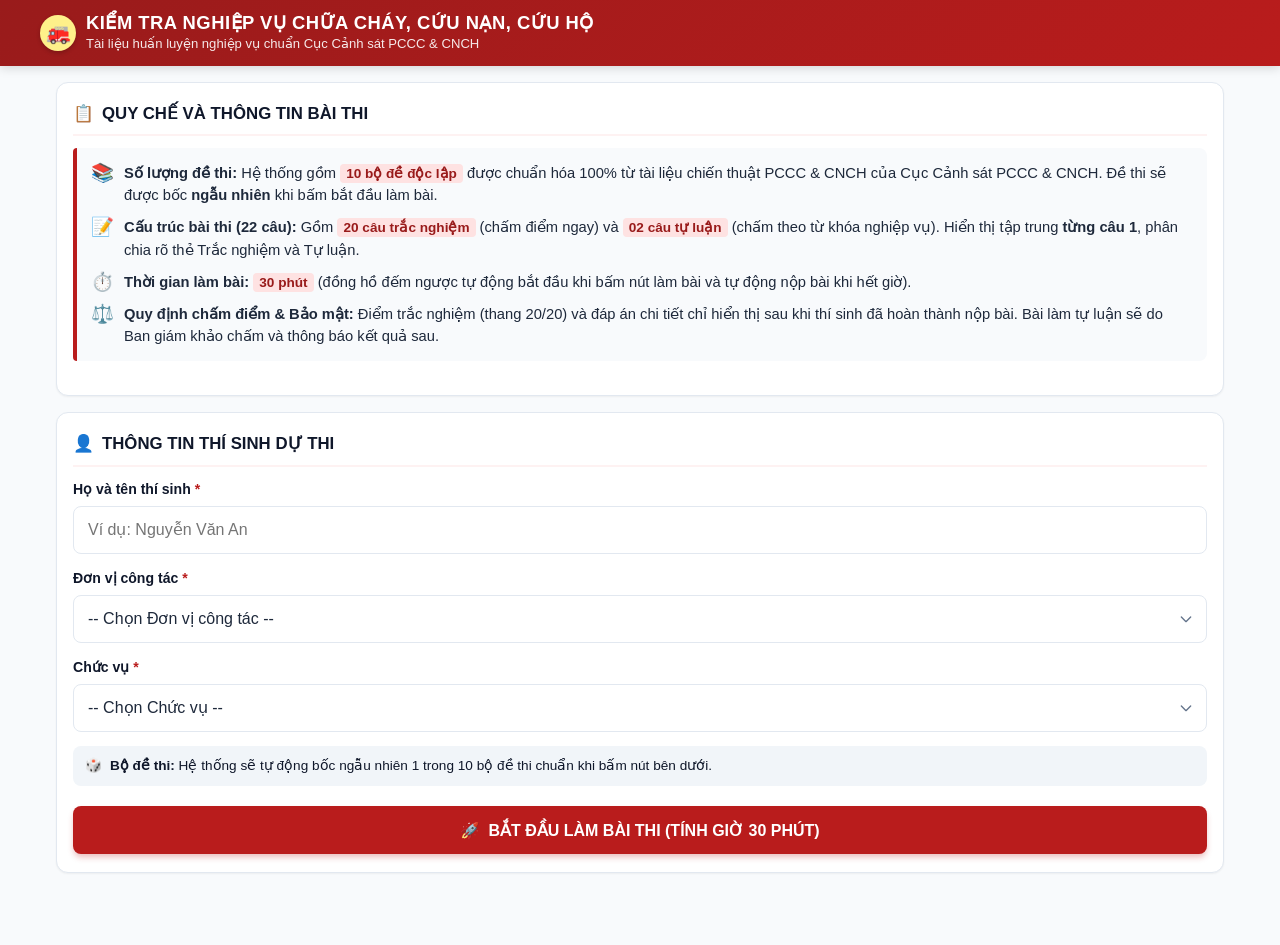
==== web/index.html @ 58d3f829 "Toi uu luong nop bai: dung lai cho den khi luu Google Sheet thanh cong moi mo ket qua" ====
<!DOCTYPE html>
<html lang="vi">
<head>
  <meta charset="UTF-8">
  <meta name="viewport" content="width=device-width, initial-scale=1.0, maximum-scale=1.0, user-scalable=no, viewport-fit=cover">
  <title>Kiểm tra nghiệp vụ chữa cháy, cứu nạn, cứu hộ</title>
  <meta name="description" content="Ứng dụng kiểm tra nghiệp vụ chữa cháy, cứu nạn, cứu hộ chuẩn Cục Cảnh sát PCCC và CNCH (CV 1974)">
  <link rel="stylesheet" href="style.css">
</head>
<body>

  <!-- ==================== TOP APP HEADER ==================== -->
  <header class="app-header">
    <div class="header-inner">
      <div class="brand-badge">
        <div class="emblem-icon">🚒</div>
        <div class="brand-text">
          <h1>KIỂM TRA NGHIỆP VỤ CHỮA CHÁY, CỨU NẠN, CỨU HỘ</h1>
          <p>Tài liệu huấn luyện nghiệp vụ chuẩn Cục Cảnh sát PCCC & CNCH</p>
        </div>
      </div>
      
      <!-- Live Countdown Timer (Hiện khi vào phòng thi) -->
      <div id="header-timer" class="exam-timer-badge">
        <span>⏱️</span>
        <span id="header-timer-text">30:00</span>
      </div>
    </div>
  </header>

  <!-- ==================== BỘ ĐẾM GIÂY NỔI CHẠY THEO THÍ SINH KHI LÀM BÀI ==================== -->
  <div id="floating-live-timer" class="floating-live-timer" style="display: none;">
    <div class="floating-timer-icon">⏱️</div>
    <div class="floating-timer-info">
      <span class="floating-timer-label">THỜI GIAN CÒN LẠI</span>
      <span class="floating-timer-digits" id="floating-timer-text">30:00</span>
    </div>
  </div>

  <main class="container">

    <!-- ==========================================================================
         MÀN HÌNH 1: THÔNG TIN QUY CHẾ & NHẬP THÔNG TIN THÍ SINH
         ========================================================================== -->
    <section id="screen-intro" class="screen active">
      
      <!-- Thẻ Thông tin kỳ thi & Quy chế (Rõ ràng theo yêu cầu) -->
      <div class="card">
        <h2 class="card-title">
          <span>📋</span> QUY CHẾ VÀ THÔNG TIN BÀI THI
        </h2>
        
        <div class="briefing-box">
          <div class="briefing-item">
            <span class="briefing-icon">📚</span>
            <div>
              <strong>Số lượng đề thi:</strong> 
              <span>Hệ thống gồm <span class="highlight-tag">10 bộ đề độc lập</span> được chuẩn hóa 100% từ tài liệu chiến thuật PCCC & CNCH của Cục Cảnh sát PCCC & CNCH. Đề thi sẽ được bốc <strong>ngẫu nhiên</strong> khi bấm bắt đầu làm bài.</span>
            </div>
          </div>

          <div class="briefing-item">
            <span class="briefing-icon">📝</span>
            <div>
              <strong>Cấu trúc bài thi (22 câu):</strong>
              <span>Gồm <span class="highlight-tag">20 câu trắc nghiệm</span> (chấm điểm ngay) và <span class="highlight-tag">02 câu tự luận</span> (chấm theo từ khóa nghiệp vụ). Hiển thị tập trung <strong>từng câu 1</strong>, phân chia rõ thẻ Trắc nghiệm và Tự luận.</span>
            </div>
          </div>

          <div class="briefing-item">
            <span class="briefing-icon">⏱️</span>
            <div>
              <strong>Thời gian làm bài:</strong> 
              <span><span class="highlight-tag">30 phút</span> (đồng hồ đếm ngược tự động bắt đầu khi bấm nút làm bài và tự động nộp bài khi hết giờ).</span>
            </div>
          </div>

          <div class="briefing-item">
            <span class="briefing-icon">⚖️</span>
            <div>
              <strong>Quy định chấm điểm & Bảo mật:</strong> 
              <span>Điểm trắc nghiệm (thang 20/20) và đáp án chi tiết chỉ hiển thị sau khi thí sinh đã hoàn thành nộp bài. Bài làm tự luận sẽ do Ban giám khảo chấm và thông báo kết quả sau.</span>
            </div>
          </div>
        </div>
      </div>

      <!-- Thẻ Nhập thông tin thí sinh -->
      <div class="card">
        <h2 class="card-title">
          <span>👤</span> THÔNG TIN THÍ SINH DỰ THI
        </h2>

        <form id="form-registration" onsubmit="return false;">
          <div class="form-group">
            <label class="form-label" for="inp-fullname">Họ và tên thí sinh <span class="required">*</span></label>
            <input type="text" id="inp-fullname" class="form-input" placeholder="Ví dụ: Nguyễn Văn An" required autocomplete="name">
          </div>

          <!-- Danh sách Đơn vị công tác khi click vào -->
          <div class="form-group">
            <label class="form-label" for="inp-unit">Đơn vị công tác <span class="required">*</span></label>
            <select id="inp-unit" class="form-select" required>
              <option value="" disabled selected>-- Chọn Đơn vị công tác --</option>
              <option value="Phòng PC07">Phòng PC07</option>
              <option value="Đội Công tác Chữa cháy và CNCH">Đội Công tác Chữa cháy và CNCH</option>
              <option value="Đội Cảnh sát PCCC và CNCH trên sông, biển">Đội Cảnh sát PCCC và CNCH trên sông, biển</option>
              <option value="Đội Chữa cháy và CNCH Khu vực 1">Đội Chữa cháy và CNCH Khu vực 1</option>
              <option value="Đội Chữa cháy và CNCH Khu vực 2">Đội Chữa cháy và CNCH Khu vực 2</option>
              <option value="Đội Chữa cháy và CNCH Khu vực 3">Đội Chữa cháy và CNCH Khu vực 3</option>
              <option value="Đội Chữa cháy và CNCH Khu vực 4">Đội Chữa cháy và CNCH Khu vực 4</option>
              <option value="Đội Chữa cháy và CNCH Khu vực 5">Đội Chữa cháy và CNCH Khu vực 5</option>
              <option value="Đội Chữa cháy và CNCH Khu vực 6">Đội Chữa cháy và CNCH Khu vực 6</option>
              <option value="Đội Chữa cháy và CNCH Khu vực 7">Đội Chữa cháy và CNCH Khu vực 7</option>
              <option value="Đội Chữa cháy và CNCH Khu vực 8">Đội Chữa cháy và CNCH Khu vực 8</option>
              <option value="Đội Chữa cháy và CNCH Khu vực 9">Đội Chữa cháy và CNCH Khu vực 9</option>
              <option value="Đội Chữa cháy và CNCH Khu vực 10">Đội Chữa cháy và CNCH Khu vực 10</option>
            </select>
          </div>

          <!-- Danh sách Chức vụ khi click vào -->
          <div class="form-group">
            <label class="form-label" for="inp-rank">Chức vụ <span class="required">*</span></label>
            <select id="inp-rank" class="form-select" required>
              <option value="" disabled selected>-- Chọn Chức vụ --</option>
              <option value="Lãnh đạo phòng">Lãnh đạo phòng</option>
              <option value="Chỉ huy">Chỉ huy</option>
              <option value="Cán bộ">Cán bộ</option>
              <option value="Lái xe">Lái xe</option>
              <option value="CSNV">CSNV</option>
            </select>
          </div>

          <div style="background: #f1f5f9; border-radius: var(--radius-sm); padding: 10px 12px; margin-bottom: 14px; font-size: 0.85rem; color: var(--navy); display: flex; align-items: center; gap: 8px;">
            <span>🎲</span>
            <span><strong>Bộ đề thi:</strong> Hệ thống sẽ tự động bốc ngẫu nhiên 1 trong 10 bộ đề thi chuẩn khi bấm nút bên dưới.</span>
          </div>

          <button type="button" id="btn-start-exam" class="btn btn-primary" style="margin-top: 6px; width: 100%;">
            <span>🚀</span> BẮT ĐẦU LÀM BÀI THI (TÍNH GIỜ 30 PHÚT)
          </button>
        </form>
      </div>

    </section>


    <!-- ==========================================================================
         MÀN HÌNH 2: GIAO DIỆN LÀM BÀI THI (TỪNG CÂU 1 + PHÂN RÕ THẺ TRẮC NGHIỆM/TỰ LUẬN)
         ========================================================================== -->
    <section id="screen-exam" class="screen">
      
      <div class="exam-desktop-grid">
        
        <!-- CỘT CHÍNH: HIỂN THỊ TẬP TRUNG TỪNG CÂU 1 -->
        <div class="exam-main-stream">
          
          <!-- Banner tóm tắt đề thi trên Mobile -->
          <div class="card" style="padding: 10px 14px; margin-bottom: 12px; background: #fff8f8; border-color: #fecaca;">
            <div style="display: flex; justify-content: space-between; align-items: center;">
              <div>
                <strong id="exam-display-name" style="color: var(--primary); font-size: 0.95rem;">Bộ đề thi số 01</strong>
                <div id="exam-candidate-summary" style="font-size: 0.8rem; color: var(--text-muted);">Thí sinh: Nguyễn Văn An</div>
              </div>
              <span class="highlight-tag" id="exam-mode-tag">Đang tính giờ</span>
            </div>
          </div>

          <!-- HAI THẺ CHUYỂN ĐỔI RÕ RÀNG: TRẮC NGHIỆM VÀ TỰ LUẬN -->
          <div class="exam-section-tabs">
            <button type="button" class="section-tab active" id="tab-btn-mcq" data-tab="mcq">
              <span>📋 TRẮC NGHIỆM</span>
              <span class="tab-badge" id="tab-badge-mcq">0/20</span>
            </button>
            <button type="button" class="section-tab" id="tab-btn-essay" data-tab="essay">
              <span>✍️ TỰ LUẬN</span>
              <span class="tab-badge" id="tab-badge-essay">0/2</span>
            </button>
          </div>

          <!-- ================= PHẦN I: TRẮC NGHIỆM (TỪNG CÂU 1) ================= -->
          <div class="tab-panel active" id="panel-mcq">
            
            <!-- Thanh chọn nhanh số câu trắc nghiệm (1..20) -->
            <div class="question-stepper-bar">
              <div class="stepper-header">
                <span id="stepper-title-mcq">CHỌN CÂU TRẮC NGHIỆM:</span>
                <span id="stepper-counter-mcq" style="color: var(--primary);">Câu 1 / 20</span>
              </div>
              <div class="stepper-grid" id="mcq-stepper-grid">
                <!-- Render 20 nút số 1..20 -->
              </div>
            </div>

            <!-- Khung hiển thị DUY NHẤT 1 câu hỏi trắc nghiệm hiện tại -->
            <div id="single-mcq-container">
              <!-- Render động 1 câu trắc nghiệm -->
            </div>

            <!-- Nút điều hướng Trước / Sau của Trắc nghiệm -->
            <div class="question-nav-controls">
              <button type="button" class="btn btn-secondary" id="btn-mcq-prev">
                <span>◀</span> Câu trước
              </button>
              <button type="button" class="btn btn-primary" id="btn-mcq-next">
                Câu tiếp theo <span>▶</span>
              </button>
            </div>

          </div>

          <!-- ================= PHẦN II: TỰ LUẬN (TỪNG CÂU 1) ================= -->
          <div class="tab-panel" id="panel-essay">
            
            <!-- Hai nút chọn Câu tự luận 1 và Câu tự luận 2 -->
            <div class="essay-stepper-pills">
              <button type="button" class="essay-pill-btn active" id="pill-essay-0" data-essay-index="0">
                <span>Câu Tự Luận 1</span>
                <span class="tab-badge" id="badge-essay-0">Chưa làm</span>
              </button>
              <button type="button" class="essay-pill-btn" id="pill-essay-1" data-essay-index="1">
                <span>Câu Tự Luận 2</span>
                <span class="tab-badge" id="badge-essay-1">Chưa làm</span>
              </button>
            </div>

            <!-- Khung hiển thị DUY NHẤT 1 câu hỏi tự luận hiện tại -->
            <div id="single-essay-container">
              <!-- Render động 1 câu tự luận -->
            </div>

            <!-- Nút điều hướng Trước / Sau của Tự luận -->
            <div class="question-nav-controls">
              <button type="button" class="btn btn-secondary" id="btn-essay-prev">
                <span>◀</span> Câu trước
              </button>
              <button type="button" class="btn btn-primary" id="btn-essay-next">
                Câu tiếp theo <span>▶</span>
              </button>
            </div>

          </div>

          <!-- Nút Nộp bài lớn ở cuối -->
          <div style="margin: 20px 0 10px;">
            <button type="button" class="btn btn-success btn-trigger-submit" style="font-size: 1.05rem; padding: 15px; width: 100%;">
              <span>📝</span> HOÀN THÀNH & NỘP BÀI THI
            </button>
          </div>

        </div>

        <!-- CỘT PHỤ (DESKTOP SIDEBAR - HIỆN KHI MÀN HÌNH >= 1024PX) -->
        <aside class="exam-sidebar-desktop" style="display: none;">
          
          <div class="desktop-clock-box">
            <div class="clock-label">Thời gian làm bài còn lại</div>
            <div class="clock-time" id="desktop-timer-text">30:00</div>
          </div>

          <div style="margin-bottom: 14px; font-size: 0.85rem; line-height: 1.5;">
            <div><strong>Thí sinh:</strong> <span id="desktop-user-name">-</span></div>
            <div><strong>Đơn vị:</strong> <span id="desktop-user-unit">-</span></div>
            <div><strong>Chức vụ:</strong> <span id="desktop-user-rank">-</span></div>
            <div><strong>Đề số:</strong> <span id="desktop-user-code">-</span></div>
          </div>

          <div style="font-size: 0.85rem; font-weight: 700; color: var(--navy); margin-bottom: 8px;">
            BẢNG ĐIỀU HƯỚNG TỔNG THỂ
          </div>

          <!-- Grid 22 câu hỏi trên desktop -->
          <div class="desktop-palette-grid" id="desktop-palette-grid">
            <!-- Render động bằng JS -->
          </div>

          <div style="display: flex; gap: 10px; font-size: 0.75rem; color: var(--text-muted); margin-bottom: 16px;">
            <span style="display: flex; align-items: center; gap: 4px;"><span style="width: 10px; height: 10px; background: #fff; border: 1px solid #cbd5e1; border-radius: 2px;"></span> Chưa làm</span>
            <span style="display: flex; align-items: center; gap: 4px;"><span style="width: 10px; height: 10px; background: #3b82f6; border-radius: 2px;"></span> Đã làm</span>
          </div>

          <button type="button" class="btn btn-primary btn-trigger-submit" style="min-height: 46px; width: 100%;">
            <span>📝</span> NỘP BÀI THI
          </button>
        </aside>

      </div>

    </section>


    <!-- ==========================================================================
         MÀN HÌNH 3: KẾT QUẢ ĐÁP ÁN & CÔNG BỐ ĐIỂM (THEO MÀU SẮC YÊU CẦU)
         - ĐÚNG: Nền xanh lá
         - SAI: Nền đỏ
         - CHƯA CHỌN: Nền vàng
         ========================================================================== -->
    <section id="screen-result" class="screen">
      
      <!-- Thẻ Công bố Điểm số -->
      <div class="result-header-card">
        
        <div class="score-badge-circle">
          <div class="score-num" id="res-score-number">--</div>
          <div class="score-max">/ 20 CÂU</div>
        </div>

        <h2 style="font-size: 1.35rem; color: var(--navy); font-weight: 800; margin-bottom: 6px;">
          KẾT QUẢ KIỂM TRA TRẮC NGHIỆM
        </h2>
        
        <div class="result-candidate-info" id="res-candidate-info">
          <!-- Thông tin thí sinh & Đề thi -->
        </div>

        <!-- Trạng thái gửi Google Sheet -->
        <div id="sheets-sync-status" style="margin: 10px 0; font-size: 0.9rem; font-weight: 700; color: #16a34a;">
          <!-- Tự động cập nhật qua JS -->
        </div>

        <!-- Hộp thông báo quan trọng: TỰ LUẬN SẼ CHẤM SAU (Theo yêu cầu) -->
        <div class="essay-notice-box">
          <span class="notice-icon">📢</span>
          <div>
            <strong>THÔNG BÁO VỀ PHẦN TỰ LUẬN:</strong><br>
            Bài làm tự luận (02 câu) của đồng chí đã được hệ thống lưu trữ an toàn và gửi về cho Ban giám khảo để chấm theo barem từ khóa nghiệp vụ chuẩn. Kết quả tự luận và xếp loại chính thức sẽ được thông báo sau!
          </div>
        </div>

        <!-- Thống kê Đúng - Sai - Chưa chọn -->
        <div class="result-stats-row">
          <div class="stat-box correct">
            <div class="stat-count" id="stat-correct-count">0</div>
            <div class="stat-label">ĐÚNG (XANH)</div>
          </div>
          <div class="stat-box incorrect">
            <div class="stat-count" id="stat-incorrect-count">0</div>
            <div class="stat-label">SAI (ĐỎ)</div>
          </div>
          <div class="stat-box unanswered">
            <div class="stat-count" id="stat-unanswered-count">0</div>
            <div class="stat-label">CHƯA CHỌN (VÀNG)</div>
          </div>
        </div>

      </div>

      <!-- Tiêu đề chi tiết đáp án -->
      <div style="margin: 20px 0 12px; display: flex; align-items: center; justify-content: space-between;">
        <h3 style="font-size: 1.05rem; color: var(--navy); font-weight: 800;">
          CHI TIẾT ĐÁP ÁN & ĐỐI CHIẾU NGUỒN TÀI LIỆU
        </h3>
        <span style="font-size: 0.8rem; color: var(--text-muted);">20 câu trắc nghiệm</span>
      </div>

      <!-- Container render 20 câu trắc nghiệm với background màu xanh/đỏ/vàng -->
      <div id="review-questions-container">
        <!-- Render động bằng JS -->
      </div>

      <!-- Container xem lại bài làm tự luận của thí sinh -->
      <div style="margin: 28px 0 12px;">
        <h3 style="font-size: 1.05rem; color: var(--navy); font-weight: 800;">
          BÀI LÀM TỰ LUẬN ĐÃ NỘP (CHỜ GIÁM KHẢO CHẤM)
        </h3>
      </div>
      <div id="review-essay-container">
        <!-- Render động bằng JS -->
      </div>

      <!-- Action buttons: Thí sinh chỉ cần nút Làm lại bài thi vì kết quả đã tự động nộp thành công trước khi hiển thị màn hình này -->
      <div class="result-actions" style="justify-content: center; display: flex; margin-top: 24px;">
        <button type="button" id="btn-restart" class="btn btn-primary" style="min-width: 280px; padding: 14px 28px; font-weight: 800; font-size: 1rem; border-radius: 8px;">
          <span>🔄</span> Làm Lại Bài Thi / Bốc Đề Khác
        </button>
      </div>

    </section>

  </main>


  <!-- ==================== FLOATING BOTTOM BAR (MOBILE FIRST) ==================== -->
  <div id="bottom-bar" class="bottom-bar" style="display: none;">
    <div class="bottom-bar-inner">
      <div class="progress-info">
        <div class="progress-text" id="mobile-progress-text">Đã làm: 0 / 22 câu</div>
        <div class="progress-bar-bg">
          <div class="progress-bar-fill" id="mobile-progress-fill"></div>
        </div>
      </div>
      <div class="bottom-timer-pill" id="mobile-bottom-timer">
        <span>⏱️</span> <span id="mobile-bottom-timer-text">30:00</span>
      </div>
      <div class="bottom-actions">
        <button type="button" id="btn-toggle-palette" class="btn-palette-toggle">
          <span>📑</span> Bảng câu
        </button>
        <button type="button" class="btn-submit-exam btn-trigger-submit">
          <span>Nộp bài</span>
        </button>
      </div>
    </div>
  </div>


  <!-- ==================== QUESTION PALETTE DRAWER (MOBILE) ==================== -->
  <div id="palette-backdrop" class="palette-backdrop"></div>
  <div id="palette-drawer" class="palette-drawer">
    <div class="palette-header">
      <h3>DANH SÁCH TOÀN BỘ CÂU HỎI</h3>
      <button type="button" id="btn-close-palette" class="btn-close-palette">&times;</button>
    </div>
    <div class="palette-grid" id="mobile-palette-grid">
      <!-- Render 22 nút 1..20, TL1, TL2 -->
    </div>
    <div class="palette-legend">
      <div class="legend-item">
        <span class="legend-dot" style="background: #fff; border: 1px solid #cbd5e1;"></span>
        <span>Chưa làm</span>
      </div>
      <div class="legend-item">
        <span class="legend-dot" style="background: #3b82f6;"></span>
        <span>Đã làm</span>
      </div>
    </div>
  </div>


  <!-- ==================== MODAL XÁC NHẬN NỘP BÀI ==================== -->
  <div id="modal-submit-confirm" class="modal-overlay">
    <div class="modal-dialog">
      <div class="modal-header">⚠️ XÁC NHẬN NỘP BÀI THI</div>
      <div class="modal-body" id="modal-submit-msg">
        Đồng chí có chắc chắn muốn nộp bài?
      </div>
      <div class="modal-actions">
        <button type="button" id="btn-cancel-submit" class="btn btn-secondary">Tiếp tục làm bài</button>
        <button type="button" id="btn-confirm-submit" class="btn btn-primary">Xác nhận nộp bài</button>
      </div>
    </div>
  </div>

  <!-- ==================== MODAL TIẾN TRÌNH NỘP BÀI LÊN GOOGLE SHEET ==================== -->
  <div id="modal-submitting" class="modal-overlay">
    <div class="modal-dialog submit-dialog">
      
      <!-- TRẠNG THÁI 1: ĐANG NỘP BÀI -->
      <div id="submitting-state-loading">
        <div class="submit-spinner"></div>
        <h3 id="submitting-title" style="font-size: 1.25rem; color: var(--navy); font-weight: 800; margin: 14px 0 8px;">
          ĐANG NỘP BÀI THI LÊN HỆ THỐNG...
        </h3>
        <p id="submitting-desc" style="font-size: 0.92rem; color: var(--text-muted); line-height: 1.5; margin-bottom: 14px;">
          Hệ thống đang đồng bộ bài làm và điểm số của đồng chí vào Google Sheet.<br>
          <strong>Vui lòng đợi giây lát, hệ thống sẽ mở kết quả ngay sau khi nộp thành công!</strong>
        </p>
        <div id="submitting-timer-box" style="font-size: 0.88rem; font-weight: 700; color: #2563eb; background: #eff6ff; padding: 6px 14px; border-radius: 20px; display: inline-block;">
          ⏱️ Đang kết nối máy chủ: <span id="submit-seconds-elapsed">0</span> giây
        </div>
      </div>

      <!-- TRẠNG THÁI 2: MẠNG CHẬM / QUÁ LÂU -> CHO BẤM NỘP LẠI -->
      <div id="submitting-state-retry" style="display: none;">
        <div style="font-size: 3.2rem; margin-bottom: 10px;">⚠️</div>
        <h3 style="font-size: 1.22rem; color: #b91c1c; font-weight: 800; margin-bottom: 8px;">
          KẾT NỐI MẠNG CHẬM HOẶC CÓ SỰ CỐ
        </h3>
        <p id="submitting-error-msg" style="font-size: 0.9rem; color: var(--text-main); line-height: 1.55; margin-bottom: 20px; background: #fff5f5; border: 1px solid #fed7d7; border-radius: 6px; padding: 10px;">
          Thời gian nộp bài quá lâu do kết nối mạng yếu. Toàn bộ câu trả lời và bài làm của đồng chí vẫn được bảo toàn nguyên vẹn.
        </p>
        <div style="display: flex; gap: 10px; justify-content: center;">
          <button type="button" id="btn-retry-submit" class="btn btn-primary" style="padding: 12px 24px; font-weight: 800; font-size: 0.95rem; border-radius: 8px;">
            <span>🔄</span> Bấm Để Thử Nộp Lại
          </button>
        </div>
      </div>

    </div>
  </div>

  <!-- ==================== NẠP SCRIPT ==================== -->
  <!-- 1. Bộ câu hỏi an toàn (HOÀN TOÀN KHÔNG CHỨA ĐÁP ÁN TRƯỚC KHI NỘP) -->
  <script src="data/cau_hoi_bundle.js"></script>
  
  <!-- 2. Logic điều khiển chính của Web App -->
  <script src="app.js"></script>

</body>
</html>
---- web/style.css ----
/* ==========================================================================
   HỆ THỐNG KIỂM TRA ĐÁNH GIÁ CHIẾN THUẬT PCCC & CNCH
   Thiết kế Tối ưu: Mobile-First -> Responsive Desktop
   Màu sắc chuẩn lực lượng CAND & PCCC
   Phiên bản nâng cấp: Hiển thị từng câu 1, phân chia rõ Thẻ Trắc nghiệm & Tự luận
   ========================================================================== */

:root {
  --primary: #b91c1c;        /* Đỏ cờ / Đỏ PCCC */
  --primary-hover: #991b1b;
  --primary-light: #fef2f2;
  --gold: #d97706;           /* Vàng đồng / Phù hiệu */
  --gold-light: #fef3c7;
  --navy: #0f172a;           /* Xanh đậm CAND */
  --navy-surface: #1e293b;
  --text-main: #1e293b;
  --text-muted: #64748b;
  --bg-page: #f8fafc;
  --bg-card: #ffffff;
  --border-color: #e2e8f0;
  --border-focus: #b91c1c;
  
  /* Màu sắc kết quả theo đúng yêu cầu đề bài */
  --color-correct-bg: #dcfce7;      /* Xanh lá - Đúng */
  --color-correct-border: #86efac;
  --color-correct-text: #166534;
  
  --color-incorrect-bg: #fee2e2;    /* Đỏ - Sai */
  --color-incorrect-border: #fca5a5;
  --color-incorrect-text: #991b1b;
  
  --color-unanswered-bg: #fef3c7;   /* Vàng - Chưa chọn */
  --color-unanswered-border: #fcd34d;
  --color-unanswered-text: #92400e;
  
  --radius-sm: 8px;
  --radius-md: 12px;
  --radius-lg: 16px;
  --shadow-sm: 0 1px 2px 0 rgb(0 0 0 / 0.05);
  --shadow-md: 0 4px 6px -1px rgb(0 0 0 / 0.1), 0 2px 4px -2px rgb(0 0 0 / 0.1);
  --shadow-lg: 0 10px 15px -3px rgb(0 0 0 / 0.1), 0 4px 6px -4px rgb(0 0 0 / 0.1);
}

/* Reset & Box Sizing */
*, *::before, *::after {
  box-sizing: border-box;
  margin: 0;
  padding: 0;
  -webkit-tap-highlight-color: transparent;
}

html {
  font-size: 16px;
  scroll-behavior: smooth;
}

body {
  font-family: -apple-system, BlinkMacSystemFont, "Segoe UI", Roboto, Helvetica, Arial, sans-serif;
  color: var(--text-main);
  background-color: var(--bg-page);
  line-height: 1.5;
  padding-bottom: 90px; /* Chỗ cho thanh điều hướng nổi dưới chân mobile */
}

/* ==========================================================================
   HEADER & TOP BAR
   ========================================================================== */
.app-header {
  background: linear-gradient(135deg, #991b1b 0%, #b91c1c 100%);
  color: #ffffff;
  padding: 12px 16px;
  position: sticky;
  top: 0;
  z-index: 100;
  box-shadow: 0 2px 10px rgba(0, 0, 0, 0.15);
}

.header-inner {
  display: flex;
  align-items: center;
  justify-content: space-between;
  max-width: 1200px;
  margin: 0 auto;
}

.brand-badge {
  display: flex;
  align-items: center;
  gap: 10px;
}

.emblem-icon {
  width: 36px;
  height: 36px;
  background: #fef08a;
  border-radius: 50%;
  display: flex;
  align-items: center;
  justify-content: center;
  font-size: 20px;
  box-shadow: 0 2px 4px rgba(0,0,0,0.2);
  flex-shrink: 0;
}

.brand-text h1 {
  font-size: 0.95rem;
  font-weight: 700;
  line-height: 1.2;
  text-transform: uppercase;
  letter-spacing: 0.5px;
}

.brand-text p {
  font-size: 0.72rem;
  opacity: 0.9;
  font-weight: 400;
}

/* Live Timer in Header */
.exam-timer-badge {
  display: none; /* Hiện khi đang làm bài */
  background: rgba(0, 0, 0, 0.35);
  padding: 6px 12px;
  border-radius: 20px;
  align-items: center;
  gap: 6px;
  font-weight: 700;
  font-size: 1.05rem;
  font-variant-numeric: tabular-nums;
  border: 1px solid rgba(255, 255, 255, 0.2);
}

.exam-timer-badge.warning {
  background: #d97706;
  color: #fff;
  animation: pulse 1s infinite;
}

.exam-timer-badge.danger {
  background: #ef4444;
  color: #fff;
  animation: pulse 0.5s infinite;
}

/* ==========================================================================
   BỘ ĐẾM GIÂY CHẠY THEO THÍ SINH (FLOATING STICKY TIMER)
   ========================================================================== */
.floating-live-timer {
  position: fixed;
  top: 14px;
  right: 20px;
  z-index: 9999;
  background: linear-gradient(135deg, #0f172a 0%, #1e293b 100%);
  color: #ffffff;
  border: 2px solid #f59e0b;
  border-radius: 40px;
  padding: 6px 16px;
  display: flex;
  align-items: center;
  gap: 10px;
  box-shadow: 0 10px 25px -5px rgba(0, 0, 0, 0.4), 0 0 12px rgba(245, 158, 11, 0.3);
  backdrop-filter: blur(10px);
  user-select: none;
  pointer-events: none;
  transition: all 0.25s ease;
}

.floating-timer-icon {
  font-size: 1.35rem;
  animation: tickIcon 1s infinite alternate ease-in-out;
}

.floating-timer-info {
  display: flex;
  flex-direction: column;
  line-height: 1.15;
}

.floating-timer-label {
  font-size: 0.65rem;
  font-weight: 800;
  color: #94a3b8;
  letter-spacing: 0.6px;
  text-transform: uppercase;
}

.floating-timer-digits {
  font-size: 1.35rem;
  font-weight: 900;
  color: #fbbf24;
  letter-spacing: 1.5px;
  font-family: ui-monospace, SFMono-Regular, Menlo, Monaco, Consolas, "Courier New", monospace;
  font-variant-numeric: tabular-nums;
}

.floating-live-timer.warning {
  border-color: #f97316;
  background: linear-gradient(135deg, #431407 0%, #7c2d12 100%);
  box-shadow: 0 0 16px rgba(249, 115, 22, 0.5);
}
.floating-live-timer.warning .floating-timer-digits {
  color: #fdba74;
}

.floating-live-timer.danger {
  border-color: #ef4444;
  background: linear-gradient(135deg, #450a0a 0%, #991b1b 100%);
  animation: timerAlert 0.8s infinite alternate ease-in-out;
}
.floating-live-timer.danger .floating-timer-digits {
  color: #fecaca;
}

.bottom-timer-pill {
  background: rgba(15, 23, 42, 0.85);
  border: 1.5px solid #f59e0b;
  border-radius: 16px;
  padding: 4px 10px;
  display: flex;
  align-items: center;
  gap: 5px;
  font-size: 0.88rem;
  font-weight: 800;
  color: #fbbf24;
  font-variant-numeric: tabular-nums;
  font-family: ui-monospace, SFMono-Regular, Menlo, Monaco, Consolas, monospace;
}

@keyframes tickIcon {
  from { transform: rotate(-8deg); }
  to { transform: rotate(8deg); }
}

@keyframes timerAlert {
  from { transform: scale(1); box-shadow: 0 0 10px rgba(239, 68, 68, 0.4); }
  to { transform: scale(1.05); box-shadow: 0 0 22px rgba(239, 68, 68, 0.9); }
}

@media (max-width: 768px) {
  .floating-live-timer {
    top: 8px;
    right: 10px;
    padding: 4px 12px;
    gap: 7px;
  }
  .floating-timer-icon {
    font-size: 1.15rem;
  }
  .floating-timer-label {
    font-size: 0.58rem;
  }
  .floating-timer-digits {
    font-size: 1.1rem;
    letter-spacing: 0.8px;
  }
}

@keyframes pulse {
  0%, 100% { opacity: 1; transform: scale(1); }
  50% { opacity: 0.85; transform: scale(1.03); }
}

/* ==========================================================================
   CONTAINER & LAYOUT
   ========================================================================== */
.container {
  width: 100%;
  max-width: 1200px;
  margin: 0 auto;
  padding: 16px;
}

/* Screen Switcher */
.screen {
  display: none;
  animation: fadeIn 0.25s ease-out;
}

.screen.active {
  display: block;
}

@keyframes fadeIn {
  from { opacity: 0; transform: translateY(6px); }
  to { opacity: 1; transform: translateY(0); }
}

/* ==========================================================================
   CARD & FORM ELEMENTS
   ========================================================================== */
.card {
  background: var(--bg-card);
  border-radius: var(--radius-md);
  padding: 18px 16px;
  margin-bottom: 16px;
  border: 1px solid var(--border-color);
  box-shadow: var(--shadow-sm);
}

.card-title {
  font-size: 1.05rem;
  font-weight: 700;
  color: var(--navy);
  margin-bottom: 12px;
  display: flex;
  align-items: center;
  gap: 8px;
  border-bottom: 2px solid var(--primary-light);
  padding-bottom: 8px;
}

/* Rules & Briefing Box */
.briefing-box {
  background: #f8fafc;
  border-left: 4px solid var(--primary);
  padding: 14px;
  border-radius: 4px var(--radius-sm) var(--radius-sm) 4px;
  margin-bottom: 16px;
}

.briefing-item {
  display: flex;
  align-items: flex-start;
  gap: 10px;
  margin-bottom: 10px;
  font-size: 0.92rem;
}

.briefing-item:last-child {
  margin-bottom: 0;
}

.briefing-icon {
  font-size: 1.15rem;
  line-height: 1;
  flex-shrink: 0;
  margin-top: 2px;
}

.highlight-tag {
  background: #fee2e2;
  color: #991b1b;
  font-weight: 700;
  padding: 2px 6px;
  border-radius: 4px;
  font-size: 0.85rem;
  white-space: nowrap;
}

/* Form Controls - Mobile Touch Friendly */
.form-group {
  margin-bottom: 14px;
}

.form-label {
  display: block;
  font-size: 0.88rem;
  font-weight: 600;
  color: var(--navy);
  margin-bottom: 6px;
}

.form-label .required {
  color: var(--primary);
}

.form-input, .form-select, .form-textarea {
  width: 100%;
  font-size: 1rem; /* >= 16px ngăn chặn iOS Safari tự phóng to */
  padding: 12px 14px;
  border: 1.5px solid var(--border-color);
  border-radius: var(--radius-sm);
  background-color: #fff;
  color: var(--text-main);
  transition: border-color 0.15s ease, box-shadow 0.15s ease;
  font-family: inherit;
  min-height: 48px; /* Touch target chuẩn */
}

.form-input:focus, .form-select:focus, .form-textarea:focus {
  outline: none;
  border-color: var(--border-focus);
  box-shadow: 0 0 0 3px rgba(185, 28, 28, 0.15);
}

.form-select {
  appearance: none;
  background-image: url("data:image/svg+xml,%3Csvg xmlns='http://www.w3.org/2000/svg' fill='none' viewBox='0 0 24 24' stroke='%2364748b'%3E%3Cpath stroke-linecap='round' stroke-linejoin='round' stroke-width='2' d='M19 9l-7 7-7-7'%3E%3C/path%3E%3C/svg%3E");
  background-repeat: no-repeat;
  background-position: right 12px center;
  background-size: 16px;
  padding-right: 36px;
}

/* Primary Action Buttons */
.btn {
  display: inline-flex;
  align-items: center;
  justify-content: center;
  gap: 8px;
  min-height: 48px;
  padding: 12px 20px;
  font-size: 1rem;
  font-weight: 700;
  border-radius: var(--radius-sm);
  border: none;
  cursor: pointer;
  text-decoration: none;
  transition: all 0.15s ease;
  user-select: none;
}

.btn:active {
  transform: scale(0.98);
}

.btn-primary {
  background: var(--primary);
  color: #fff;
  box-shadow: 0 4px 6px -1px rgba(185, 28, 28, 0.3);
}

.btn-primary:hover {
  background: var(--primary-hover);
}

.btn-secondary {
  background: #f1f5f9;
  color: var(--navy);
  border: 1px solid var(--border-color);
}

.btn-secondary:hover {
  background: #e2e8f0;
}

.btn-success {
  background: #16a34a;
  color: #fff;
}

.btn-success:hover {
  background: #15803d;
}

/* ==========================================================================
   EXAM TABS: PHÂN CHIA RÕ RÀNG TRẮC NGHIỆM & TỰ LUẬN
   ========================================================================== */
.exam-section-tabs {
  display: grid;
  grid-template-columns: 1fr 1fr;
  gap: 8px;
  margin-bottom: 14px;
}

.section-tab {
  display: flex;
  align-items: center;
  justify-content: center;
  gap: 8px;
  padding: 12px 10px;
  border-radius: var(--radius-sm);
  background: #ffffff;
  border: 2px solid var(--border-color);
  color: var(--text-muted);
  font-weight: 700;
  font-size: 0.92rem;
  cursor: pointer;
  transition: all 0.2s ease;
  min-height: 48px;
}

.section-tab.active {
  background: var(--primary);
  border-color: var(--primary);
  color: #ffffff;
  box-shadow: 0 4px 8px rgba(185, 28, 28, 0.25);
}

.tab-badge {
  font-size: 0.75rem;
  padding: 2px 7px;
  border-radius: 12px;
  background: #f1f5f9;
  color: var(--navy);
}

.section-tab.active .tab-badge {
  background: rgba(255, 255, 255, 0.25);
  color: #ffffff;
}

/* Tab Panels */
.tab-panel {
  display: none;
}

.tab-panel.active {
  display: block;
}

/* ==========================================================================
   QUESTION STEPPER BAR (HIỂN THỊ TỪNG CÂU 1)
   ========================================================================== */
.question-stepper-bar {
  background: #ffffff;
  border: 1px solid var(--border-color);
  border-radius: var(--radius-sm);
  padding: 10px 12px;
  margin-bottom: 14px;
  box-shadow: var(--shadow-sm);
}

.stepper-header {
  display: flex;
  align-items: center;
  justify-content: space-between;
  margin-bottom: 8px;
  font-size: 0.82rem;
  font-weight: 700;
  color: var(--text-muted);
}

.stepper-grid {
  display: grid;
  grid-template-columns: repeat(10, 1fr);
  gap: 5px;
}

.step-num-btn {
  aspect-ratio: 1;
  display: flex;
  align-items: center;
  justify-content: center;
  border-radius: 6px;
  border: 1px solid var(--border-color);
  background: #ffffff;
  color: var(--text-main);
  font-size: 0.85rem;
  font-weight: 700;
  cursor: pointer;
  transition: all 0.15s ease;
}

/* Trạng thái nút câu hỏi */
.step-num-btn.done {
  background: #3b82f6;
  border-color: #2563eb;
  color: #ffffff;
}

.step-num-btn.active {
  border: 2px solid var(--primary) !important;
  box-shadow: 0 0 0 2px rgba(185, 28, 28, 0.25);
  font-weight: 900;
  transform: scale(1.08);
  z-index: 2;
}

.step-num-btn.done.active {
  background: #2563eb;
  color: #ffffff;
}

/* Essay Selector Pills */
.essay-stepper-pills {
  display: grid;
  grid-template-columns: 1fr 1fr;
  gap: 10px;
  margin-bottom: 14px;
}

.essay-pill-btn {
  padding: 10px 14px;
  border-radius: var(--radius-sm);
  border: 1.5px solid var(--border-color);
  background: #ffffff;
  color: var(--navy);
  font-weight: 700;
  font-size: 0.92rem;
  cursor: pointer;
  display: flex;
  align-items: center;
  justify-content: space-between;
  min-height: 46px;
  transition: all 0.2s ease;
}

.essay-pill-btn.active {
  border-color: var(--primary);
  background: var(--primary-light);
  color: var(--primary);
}

.essay-pill-btn.done {
  border-color: #3b82f6;
}

/* ==========================================================================
   SINGLE QUESTION CARD (HIỂN THỊ TẬP TRUNG TỪNG CÂU 1)
   ========================================================================== */
.single-question-card {
  background: var(--bg-card);
  border-radius: var(--radius-md);
  padding: 18px 16px;
  margin-bottom: 16px;
  border: 1.5px solid var(--border-color);
  box-shadow: var(--shadow-sm);
  animation: slideIn 0.2s ease-out;
}

@keyframes slideIn {
  from { opacity: 0; transform: translateX(8px); }
  to { opacity: 1; transform: translateX(0); }
}

.question-header {
  display: flex;
  align-items: flex-start;
  justify-content: space-between;
  margin-bottom: 12px;
  gap: 8px;
}

.question-badge {
  background: #f1f5f9;
  color: var(--navy);
  font-size: 0.85rem;
  font-weight: 800;
  padding: 4px 10px;
  border-radius: 6px;
  border: 1px solid #cbd5e1;
  white-space: nowrap;
}

.question-status-tag {
  font-size: 0.78rem;
  font-weight: 600;
  padding: 3px 10px;
  border-radius: 12px;
  background: #f1f5f9;
  color: var(--text-muted);
}

.single-question-card.answered .question-status-tag {
  background: #dbeafe;
  color: #1d4ed8;
}

.question-text {
  font-size: 1.05rem;
  font-weight: 600;
  color: var(--navy);
  margin-bottom: 16px;
  line-height: 1.5;
}

/* Option List - Touch friendly radio card */
.options-list {
  display: flex;
  flex-direction: column;
  gap: 10px;
}

.option-item {
  display: flex;
  align-items: flex-start;
  gap: 12px;
  padding: 14px 16px;
  border: 1.5px solid var(--border-color);
  border-radius: var(--radius-sm);
  background: #ffffff;
  cursor: pointer;
  transition: all 0.15s ease;
  min-height: 52px;
  position: relative;
}

.option-item:active {
  background: #f8fafc;
  transform: scale(0.99);
}

.option-item.selected {
  border-color: var(--primary);
  background: var(--primary-light);
  box-shadow: 0 0 0 1px var(--primary);
}

.option-radio {
  width: 22px;
  height: 22px;
  border-radius: 50%;
  border: 2px solid #94a3b8;
  margin-top: 2px;
  flex-shrink: 0;
  display: flex;
  align-items: center;
  justify-content: center;
  transition: border-color 0.15s ease;
}

.option-item.selected .option-radio {
  border-color: var(--primary);
}

.option-radio::after {
  content: "";
  width: 12px;
  height: 12px;
  border-radius: 50%;
  background: var(--primary);
  display: none;
}

.option-item.selected .option-radio::after {
  display: block;
}

.option-content {
  font-size: 0.98rem;
  line-height: 1.45;
  color: var(--text-main);
  flex: 1;
}

/* Stepper Bottom Navigation Controls (Next/Prev) */
.question-nav-controls {
  display: flex;
  align-items: center;
  justify-content: space-between;
  gap: 12px;
  margin-top: 14px;
  margin-bottom: 16px;
}

.question-nav-controls .btn {
  flex: 1;
  min-height: 48px;
}

/* Essay Textarea */
.essay-textarea {
  min-height: 180px;
  resize: vertical;
  line-height: 1.55;
  padding: 14px;
}

.char-counter {
  font-size: 0.8rem;
  color: var(--text-muted);
  text-align: right;
  margin-top: 6px;
}

/* ==========================================================================
   FLOATING BOTTOM ACTION BAR (MOBILE FIRST)
   ========================================================================== */
.bottom-bar {
  position: fixed;
  bottom: 0;
  left: 0;
  right: 0;
  background: #ffffff;
  border-top: 1px solid var(--border-color);
  box-shadow: 0 -4px 12px rgba(0, 0, 0, 0.08);
  padding: 10px 16px;
  z-index: 90;
}

.bottom-bar-inner {
  max-width: 1200px;
  margin: 0 auto;
  display: flex;
  align-items: center;
  justify-content: space-between;
  gap: 12px;
}

.progress-info {
  flex: 1;
}

.progress-text {
  font-size: 0.8rem;
  font-weight: 700;
  color: var(--navy);
  margin-bottom: 4px;
}

.progress-bar-bg {
  height: 6px;
  background: #e2e8f0;
  border-radius: 3px;
  overflow: hidden;
}

.progress-bar-fill {
  height: 100%;
  background: var(--primary);
  width: 0%;
  transition: width 0.3s ease;
}

.bottom-actions {
  display: flex;
  gap: 8px;
}

.btn-palette-toggle {
  min-height: 44px;
  padding: 0 14px;
  font-size: 0.85rem;
  font-weight: 600;
  border-radius: var(--radius-sm);
  background: #f1f5f9;
  border: 1px solid var(--border-color);
  color: var(--navy);
  display: flex;
  align-items: center;
  gap: 6px;
  cursor: pointer;
}

.btn-submit-exam {
  min-height: 44px;
  padding: 0 18px;
  font-size: 0.95rem;
  font-weight: 700;
  border-radius: var(--radius-sm);
  background: var(--primary);
  border: none;
  color: #fff;
  cursor: pointer;
  display: flex;
  align-items: center;
  gap: 6px;
  box-shadow: 0 2px 6px rgba(185, 28, 28, 0.3);
}

/* ==========================================================================
   QUESTION PALETTE (DRAWER / MODAL)
   ========================================================================== */
.palette-drawer {
  position: fixed;
  bottom: 0;
  left: 0;
  right: 0;
  background: #ffffff;
  border-radius: var(--radius-lg) var(--radius-lg) 0 0;
  padding: 20px 16px 30px;
  box-shadow: 0 -10px 25px rgba(0, 0, 0, 0.2);
  z-index: 200;
  transform: translateY(100%);
  transition: transform 0.3s cubic-bezier(0.16, 1, 0.3, 1);
  max-height: 75vh;
  overflow-y: auto;
}

.palette-drawer.open {
  transform: translateY(0);
}

.palette-backdrop {
  position: fixed;
  top: 0;
  left: 0;
  right: 0;
  bottom: 0;
  background: rgba(0, 0, 0, 0.5);
  z-index: 199;
  display: none;
  opacity: 0;
  transition: opacity 0.3s ease;
}

.palette-backdrop.open {
  display: block;
  opacity: 1;
}

.palette-header {
  display: flex;
  align-items: center;
  justify-content: space-between;
  margin-bottom: 16px;
  padding-bottom: 10px;
  border-bottom: 1px solid var(--border-color);
}

.palette-header h3 {
  font-size: 1.05rem;
  font-weight: 700;
  color: var(--navy);
}

.btn-close-palette {
  background: none;
  border: none;
  font-size: 1.5rem;
  color: var(--text-muted);
  cursor: pointer;
  padding: 4px;
}

.palette-grid {
  display: grid;
  grid-template-columns: repeat(5, 1fr);
  gap: 8px;
  margin-bottom: 16px;
}

.palette-btn {
  aspect-ratio: 1;
  display: flex;
  align-items: center;
  justify-content: center;
  font-size: 0.95rem;
  font-weight: 700;
  border-radius: var(--radius-sm);
  border: 1.5px solid var(--border-color);
  background: #ffffff;
  color: var(--text-main);
  cursor: pointer;
  transition: all 0.15s ease;
}

.palette-btn.done {
  background: #3b82f6;
  color: #fff;
  border-color: #2563eb;
}

.palette-btn.essay {
  grid-column: span 1;
  font-size: 0.82rem;
}

.palette-legend {
  display: flex;
  justify-content: space-around;
  font-size: 0.8rem;
  color: var(--text-muted);
  padding-top: 10px;
  border-top: 1px solid var(--border-color);
}

.legend-item {
  display: flex;
  align-items: center;
  gap: 6px;
}

.legend-dot {
  width: 12px;
  height: 12px;
  border-radius: 4px;
}

/* ==========================================================================
   RESULT & REVIEW SCREEN (MÀN HÌNH KẾT QUẢ ĐÁP ÁN)
   MÀU SẮC YÊU CẦU:
   - ĐÚNG: Nền xanh lá
   - SAI: Nền đỏ
   - CHƯA CHỌN: Nền vàng
   ========================================================================== */
.result-header-card {
  text-align: center;
  padding: 24px 16px;
  background: #ffffff;
  border-radius: var(--radius-md);
  margin-bottom: 20px;
  border: 1px solid var(--border-color);
  box-shadow: var(--shadow-sm);
}

.score-badge-circle {
  width: 110px;
  height: 110px;
  border-radius: 50%;
  margin: 0 auto 16px;
  display: flex;
  flex-direction: column;
  align-items: center;
  justify-content: center;
  background: linear-gradient(135deg, #1e293b, #0f172a);
  color: #ffffff;
  box-shadow: 0 4px 12px rgba(15, 23, 42, 0.25);
  border: 4px solid #fef08a;
}

.score-badge-circle .score-num {
  font-size: 2.2rem;
  font-weight: 900;
  line-height: 1;
  color: #fef08a;
}

.score-badge-circle .score-max {
  font-size: 0.85rem;
  opacity: 0.85;
}

.result-candidate-info {
  font-size: 0.95rem;
  color: var(--text-main);
  margin-bottom: 16px;
  line-height: 1.6;
}

.essay-notice-box {
  background: #fffbeb;
  border: 1.5px solid #fcd34d;
  color: #92400e;
  padding: 14px 16px;
  border-radius: var(--radius-sm);
  margin-top: 14px;
  font-size: 0.92rem;
  text-align: left;
  line-height: 1.5;
  display: flex;
  align-items: flex-start;
  gap: 10px;
}

.essay-notice-box .notice-icon {
  font-size: 1.3rem;
  flex-shrink: 0;
  margin-top: -2px;
}

/* Thống kê Đúng / Sai / Chưa chọn */
.result-stats-row {
  display: grid;
  grid-template-columns: repeat(3, 1fr);
  gap: 10px;
  margin: 16px 0;
}

.stat-box {
  padding: 12px 8px;
  border-radius: var(--radius-sm);
  text-align: center;
}

.stat-box.correct {
  background: var(--color-correct-bg);
  border: 1px solid var(--color-correct-border);
  color: var(--color-correct-text);
}

.stat-box.incorrect {
  background: var(--color-incorrect-bg);
  border: 1px solid var(--color-incorrect-border);
  color: var(--color-incorrect-text);
}

.stat-box.unanswered {
  background: var(--color-unanswered-bg);
  border: 1px solid var(--color-unanswered-border);
  color: var(--color-unanswered-text);
}

.stat-count {
  font-size: 1.4rem;
  font-weight: 800;
  line-height: 1.2;
}

.stat-label {
  font-size: 0.75rem;
  font-weight: 600;
}

/* REVIEW QUESTION CARDS - MÀU SẮC CHUẨN ĐÚNG YÊU CẦU ĐỀ BÀI */
.card-review {
  border-radius: var(--radius-md);
  padding: 16px;
  margin-bottom: 16px;
  border-width: 1.5px;
  border-style: solid;
  transition: all 0.2s ease;
}

/* ĐÚNG -> NỀN XANH LÁ */
.card-review.is-correct {
  background-color: var(--color-correct-bg) !important;
  border-color: var(--color-correct-border) !important;
  color: var(--color-correct-text);
}

/* SAI -> NỀN ĐỎ */
.card-review.is-incorrect {
  background-color: var(--color-incorrect-bg) !important;
  border-color: var(--color-incorrect-border) !important;
  color: var(--color-incorrect-text);
}

/* CHƯA CHỌN -> NỀN VÀNG */
.card-review.is-unanswered {
  background-color: var(--color-unanswered-bg) !important;
  border-color: var(--color-unanswered-border) !important;
  color: var(--color-unanswered-text);
}

.review-badge {
  display: inline-flex;
  align-items: center;
  gap: 6px;
  font-size: 0.8rem;
  font-weight: 800;
  padding: 3px 10px;
  border-radius: 20px;
  margin-bottom: 8px;
}

.is-correct .review-badge {
  background: #16a34a;
  color: #fff;
}

.is-incorrect .review-badge {
  background: #dc2626;
  color: #fff;
}

.is-unanswered .review-badge {
  background: #d97706;
  color: #fff;
}

.review-options {
  margin-top: 10px;
  display: flex;
  flex-direction: column;
  gap: 6px;
}

.review-option {
  padding: 10px 12px;
  border-radius: var(--radius-sm);
  font-size: 0.9rem;
  line-height: 1.4;
  border: 1px solid rgba(0, 0, 0, 0.1);
  background: #ffffff;
  color: var(--text-main);
}

.review-option.user-picked {
  font-weight: 700;
  box-shadow: 0 0 0 1.5px currentColor;
}

.review-option.correct-answer {
  background: #bbf7d0 !important;
  color: #14532d !important;
  font-weight: 700;
  border-color: #22c55e !important;
}

.review-explanation {
  margin-top: 12px;
  padding: 10px 12px;
  background: rgba(255, 255, 255, 0.75);
  border-radius: var(--radius-sm);
  font-size: 0.85rem;
  line-height: 1.45;
  border-left: 3px solid currentColor;
}

/* Result Actions */
.result-actions {
  display: flex;
  flex-direction: column;
  gap: 10px;
  margin-top: 24px;
}

/* ==========================================================================
   MODAL DIALOG (Xác nhận nộp bài & Cài đặt)
   ========================================================================== */
.modal-overlay {
  position: fixed;
  top: 0;
  left: 0;
  right: 0;
  bottom: 0;
  background: rgba(0, 0, 0, 0.6);
  z-index: 300;
  display: none;
  align-items: center;
  justify-content: center;
  padding: 16px;
}

.modal-overlay.active {
  display: flex;
}

.modal-dialog {
  background: #ffffff;
  border-radius: var(--radius-md);
  max-width: 440px;
  width: 100%;
  padding: 20px 18px;
  box-shadow: var(--shadow-lg);
  animation: modalPop 0.2s ease-out;
}

@keyframes modalPop {
  from { transform: scale(0.95); opacity: 0; }
  to { transform: scale(1); opacity: 1; }
}

.modal-header {
  font-size: 1.15rem;
  font-weight: 700;
  color: var(--navy);
  margin-bottom: 12px;
}

.modal-body {
  font-size: 0.95rem;
  color: var(--text-main);
  line-height: 1.5;
  margin-bottom: 20px;
}

.modal-actions {
  display: flex;
  gap: 10px;
}

/* ==========================================================================
   DESKTOP ENHANCEMENTS (Tối ưu cho máy tính trên >= 1024px)
   ========================================================================== */
@media (min-width: 1024px) {
  body {
    padding-bottom: 40px;
  }

  .brand-text h1 {
    font-size: 1.15rem;
  }

  .brand-text p {
    font-size: 0.82rem;
  }

  /* Layout 2 cột trên Desktop khi làm bài thi */
  .exam-desktop-grid {
    display: grid;
    grid-template-columns: 1fr 340px;
    gap: 24px;
    align-items: start;
  }

  .exam-main-stream {
    min-width: 0;
  }

  /* Cột phụ cố định bên phải (Sidebar Desktop) */
  .exam-sidebar-desktop {
    display: block !important;
    position: sticky;
    top: 76px;
    background: #ffffff;
    border-radius: var(--radius-md);
    padding: 18px;
    border: 1px solid var(--border-color);
    box-shadow: var(--shadow-md);
  }

  .desktop-clock-box {
    text-align: center;
    padding: 16px;
    background: var(--navy);
    color: #ffffff;
    border-radius: var(--radius-sm);
    margin-bottom: 16px;
  }

  .desktop-clock-box .clock-time {
    font-size: 2.2rem;
    font-weight: 900;
    font-variant-numeric: tabular-nums;
    color: #fef08a;
  }

  .desktop-clock-box .clock-label {
    font-size: 0.8rem;
    opacity: 0.8;
    text-transform: uppercase;
  }

  .desktop-palette-grid {
    display: grid;
    grid-template-columns: repeat(5, 1fr);
    gap: 6px;
    margin-bottom: 16px;
  }

  /* Ẩn Bottom Bar nổi trên desktop vì đã có Sidebar điều khiển */
  .bottom-bar {
    display: none !important;
  }

  .palette-drawer, .palette-backdrop {
    display: none !important;
  }

  .result-actions {
    flex-direction: row;
    max-width: 600px;
    margin-left: auto;
    margin-right: auto;
  }
}

/* ==========================================================================
   PRINT STYLESHEET (In phiếu kết quả thi A4)
   ========================================================================== */
@media print {
  body {
    background: #fff;
    padding: 0;
  }
  .app-header, .bottom-bar, .palette-drawer, .result-actions, .modal-overlay, #screen-intro {
    display: none !important;
  }
  .card-review {
    break-inside: avoid;
    box-shadow: none !important;
  }
}

/* ==========================================================================
   SUBMISSION PROGRESS & RETRY STYLING
   ========================================================================== */
.submit-spinner {
  width: 56px;
  height: 56px;
  border: 5px solid #f1f5f9;
  border-top-color: #b91c1c;
  border-radius: 50%;
  animation: submitSpin 0.85s linear infinite;
  margin: 0 auto 16px;
}

@keyframes submitSpin {
  to { transform: rotate(360deg); }
}

.submit-dialog {
  max-width: 440px;
  width: 90%;
  text-align: center;
  padding: 30px 22px;
  border-radius: var(--radius-md);
  background: #ffffff;
  box-shadow: 0 10px 30px rgba(0, 0, 0, 0.25);
}

.sync-success-badge {
  display: inline-flex;
  align-items: center;
  gap: 8px;
  background: #ecfdf5;
  border: 1.5px solid #a7f3d0;
  color: #065f46;
  padding: 8px 18px;
  border-radius: 30px;
  font-weight: 700;
  font-size: 0.92rem;
  box-shadow: 0 2px 6px rgba(16, 185, 129, 0.15);
}
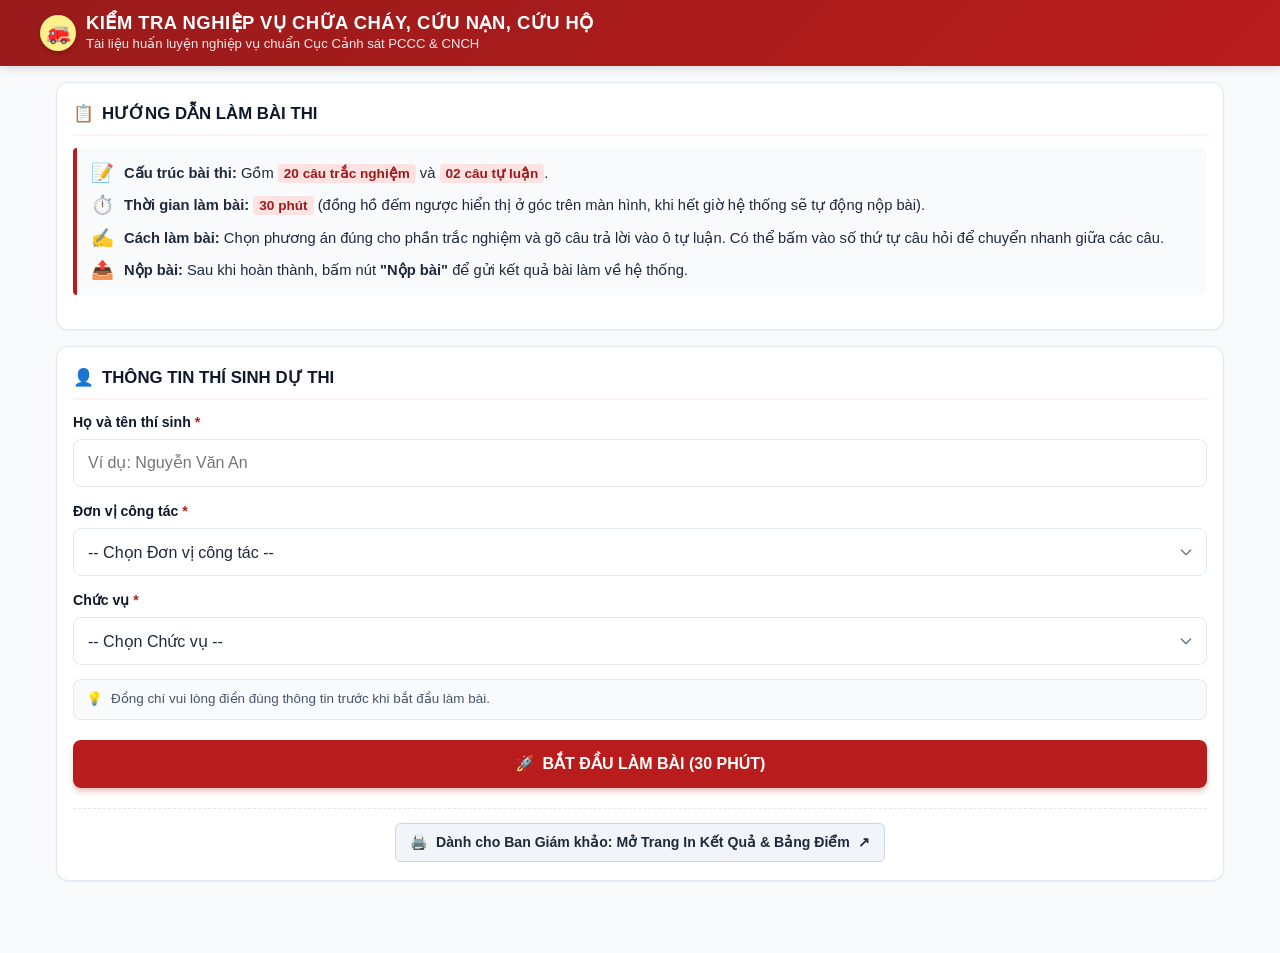
==== commit abafb8b9: "Don gian hoa huong dan lam bai cho thi sinh va khac phuc triet de dinh tuyen trang in" ====
--- a/web/index.html
+++ b/web/index.html
@@ -5,6 +5,7 @@
   <meta name="viewport" content="width=device-width, initial-scale=1.0, maximum-scale=1.0, user-scalable=no, viewport-fit=cover">
   <title>Kiểm tra nghiệp vụ chữa cháy, cứu nạn, cứu hộ</title>
   <meta name="description" content="Ứng dụng kiểm tra nghiệp vụ chữa cháy, cứu nạn, cứu hộ chuẩn Cục Cảnh sát PCCC và CNCH (CV 1974)">
+  <link rel="icon" href="data:image/svg+xml,<svg xmlns=%22http://www.w3.org/2000/svg%22 viewBox=%220 0 100 100%22><text y=%22.9em%22 font-size=%2290%22>🚒</text></svg>">
   <link rel="stylesheet" href="style.css">
 </head>
 <body>
@@ -28,15 +29,6 @@
     </div>
   </header>
 
-  <!-- ==================== BỘ ĐẾM GIÂY NỔI CHẠY THEO THÍ SINH KHI LÀM BÀI ==================== -->
-  <div id="floating-live-timer" class="floating-live-timer" style="display: none;">
-    <div class="floating-timer-icon">⏱️</div>
-    <div class="floating-timer-info">
-      <span class="floating-timer-label">THỜI GIAN CÒN LẠI</span>
-      <span class="floating-timer-digits" id="floating-timer-text">30:00</span>
-    </div>
-  </div>
-
   <main class="container">
 
     <!-- ==========================================================================
@@ -44,26 +36,18 @@
          ========================================================================== -->
     <section id="screen-intro" class="screen active">
       
-      <!-- Thẻ Thông tin kỳ thi & Quy chế (Rõ ràng theo yêu cầu) -->
+      <!-- Thẻ Hướng dẫn làm bài thi cho thí sinh (Đơn giản, trực quan, thân thiện) -->
       <div class="card">
         <h2 class="card-title">
-          <span>📋</span> QUY CHẾ VÀ THÔNG TIN BÀI THI
+          <span>📋</span> HƯỚNG DẪN LÀM BÀI THI
         </h2>
         
         <div class="briefing-box">
           <div class="briefing-item">
-            <span class="briefing-icon">📚</span>
-            <div>
-              <strong>Số lượng đề thi:</strong> 
-              <span>Hệ thống gồm <span class="highlight-tag">10 bộ đề độc lập</span> được chuẩn hóa 100% từ tài liệu chiến thuật PCCC & CNCH của Cục Cảnh sát PCCC & CNCH. Đề thi sẽ được bốc <strong>ngẫu nhiên</strong> khi bấm bắt đầu làm bài.</span>
-            </div>
-          </div>
-
-          <div class="briefing-item">
             <span class="briefing-icon">📝</span>
             <div>
-              <strong>Cấu trúc bài thi (22 câu):</strong>
-              <span>Gồm <span class="highlight-tag">20 câu trắc nghiệm</span> (chấm điểm ngay) và <span class="highlight-tag">02 câu tự luận</span> (chấm theo từ khóa nghiệp vụ). Hiển thị tập trung <strong>từng câu 1</strong>, phân chia rõ thẻ Trắc nghiệm và Tự luận.</span>
+              <strong>Cấu trúc bài thi:</strong>
+              <span>Gồm <span class="highlight-tag">20 câu trắc nghiệm</span> và <span class="highlight-tag">02 câu tự luận</span>.</span>
             </div>
           </div>
 
@@ -71,15 +55,23 @@
             <span class="briefing-icon">⏱️</span>
             <div>
               <strong>Thời gian làm bài:</strong> 
-              <span><span class="highlight-tag">30 phút</span> (đồng hồ đếm ngược tự động bắt đầu khi bấm nút làm bài và tự động nộp bài khi hết giờ).</span>
+              <span><span class="highlight-tag">30 phút</span> (đồng hồ đếm ngược hiển thị ở góc trên màn hình, khi hết giờ hệ thống sẽ tự động nộp bài).</span>
             </div>
           </div>
 
           <div class="briefing-item">
-            <span class="briefing-icon">⚖️</span>
+            <span class="briefing-icon">✍️</span>
             <div>
-              <strong>Quy định chấm điểm & Bảo mật:</strong> 
-              <span>Điểm trắc nghiệm (thang 20/20) và đáp án chi tiết chỉ hiển thị sau khi thí sinh đã hoàn thành nộp bài. Bài làm tự luận sẽ do Ban giám khảo chấm và thông báo kết quả sau.</span>
+              <strong>Cách làm bài:</strong>
+              <span>Chọn phương án đúng cho phần trắc nghiệm và gõ câu trả lời vào ô tự luận. Có thể bấm vào số thứ tự câu hỏi để chuyển nhanh giữa các câu.</span>
+            </div>
+          </div>
+
+          <div class="briefing-item">
+            <span class="briefing-icon">📤</span>
+            <div>
+              <strong>Nộp bài:</strong> 
+              <span>Sau khi hoàn thành, bấm nút <strong>"Nộp bài"</strong> để gửi kết quả bài làm về hệ thống.</span>
             </div>
           </div>
         </div>
@@ -131,14 +123,21 @@
             </select>
           </div>
 
-          <div style="background: #f1f5f9; border-radius: var(--radius-sm); padding: 10px 12px; margin-bottom: 14px; font-size: 0.85rem; color: var(--navy); display: flex; align-items: center; gap: 8px;">
-            <span>🎲</span>
-            <span><strong>Bộ đề thi:</strong> Hệ thống sẽ tự động bốc ngẫu nhiên 1 trong 10 bộ đề thi chuẩn khi bấm nút bên dưới.</span>
+          <div style="background: #f8fafc; border: 1px solid #e2e8f0; border-radius: var(--radius-sm); padding: 9px 12px; margin-bottom: 14px; font-size: 0.84rem; color: #475569; display: flex; align-items: center; gap: 8px;">
+            <span>💡</span>
+            <span>Đồng chí vui lòng điền đúng thông tin trước khi bắt đầu làm bài.</span>
           </div>
 
           <button type="button" id="btn-start-exam" class="btn btn-primary" style="margin-top: 6px; width: 100%;">
-            <span>🚀</span> BẮT ĐẦU LÀM BÀI THI (TÍNH GIỜ 30 PHÚT)
+            <span>🚀</span> BẮT ĐẦU LÀM BÀI (30 PHÚT)
           </button>
+
+          <!-- Liên kết dành riêng cho Ban Giám khảo mở Trang In -->
+          <div style="margin-top: 20px; padding-top: 14px; border-top: 1px dashed var(--border-color); text-align: center;">
+            <a href="trang_in_ket_qua.html" target="_blank" style="display: inline-flex; align-items: center; gap: 8px; font-size: 0.88rem; color: #1e293b; text-decoration: none; padding: 8px 14px; background: #f1f5f9; border: 1px solid #cbd5e1; border-radius: 6px; font-weight: 600;">
+              <span>🖨️</span> <span>Dành cho Ban Giám khảo: Mở Trang In Kết Quả & Bảng Điểm</span> <span>↗</span>
+            </a>
+          </div>
         </form>
       </div>
 
@@ -441,7 +440,7 @@
     </div>
   </div>
 
-  <!-- ==================== MODAL TIẾN TRÌNH NỘP BÀI LÊN GOOGLE SHEET ==================== -->
+  <!-- ==================== MODAL TIẾN TRÌNH NỘP BÀI ==================== -->
   <div id="modal-submitting" class="modal-overlay">
     <div class="modal-dialog submit-dialog">
       
@@ -452,8 +451,8 @@
           ĐANG NỘP BÀI THI LÊN HỆ THỐNG...
         </h3>
         <p id="submitting-desc" style="font-size: 0.92rem; color: var(--text-muted); line-height: 1.5; margin-bottom: 14px;">
-          Hệ thống đang đồng bộ bài làm và điểm số của đồng chí vào Google Sheet.<br>
-          <strong>Vui lòng đợi giây lát, hệ thống sẽ mở kết quả ngay sau khi nộp thành công!</strong>
+          Hệ thống đang tiếp nhận bài làm và xử lý kết quả thi.<br>
+          <strong>Vui lòng đợi trong giây lát, kết quả sẽ hiển thị ngay sau khi hoàn tất!</strong>
         </p>
         <div id="submitting-timer-box" style="font-size: 0.88rem; font-weight: 700; color: #2563eb; background: #eff6ff; padding: 6px 14px; border-radius: 20px; display: inline-block;">
           ⏱️ Đang kết nối máy chủ: <span id="submit-seconds-elapsed">0</span> giây
--- a/web/style.css
+++ b/web/style.css
@@ -117,100 +117,39 @@
 }
 
 /* Live Timer in Header */
+/* Live Timer in Header (Đồng hồ đếm ngược chạy theo thanh Header cố định) */
 .exam-timer-badge {
   display: none; /* Hiện khi đang làm bài */
-  background: rgba(0, 0, 0, 0.35);
-  padding: 6px 12px;
+  background: linear-gradient(135deg, #0f172a 0%, #1e293b 100%);
+  border: 1.5px solid #f59e0b;
   border-radius: 20px;
+  padding: 5px 12px;
   align-items: center;
   gap: 6px;
-  font-weight: 700;
-  font-size: 1.05rem;
+  font-weight: 800;
+  font-size: 0.95rem;
+  color: #fbbf24;
   font-variant-numeric: tabular-nums;
-  border: 1px solid rgba(255, 255, 255, 0.2);
+  font-family: ui-monospace, SFMono-Regular, Menlo, Monaco, Consolas, monospace;
+  flex-shrink: 0;
+  box-shadow: 0 2px 8px rgba(0, 0, 0, 0.25);
 }
 
 .exam-timer-badge.warning {
-  background: #d97706;
-  color: #fff;
-  animation: pulse 1s infinite;
-}
-
-.exam-timer-badge.danger {
-  background: #ef4444;
-  color: #fff;
-  animation: pulse 0.5s infinite;
-}
-
-/* ==========================================================================
-   BỘ ĐẾM GIÂY CHẠY THEO THÍ SINH (FLOATING STICKY TIMER)
-   ========================================================================== */
-.floating-live-timer {
-  position: fixed;
-  top: 14px;
-  right: 20px;
-  z-index: 9999;
-  background: linear-gradient(135deg, #0f172a 0%, #1e293b 100%);
-  color: #ffffff;
-  border: 2px solid #f59e0b;
-  border-radius: 40px;
-  padding: 6px 16px;
-  display: flex;
-  align-items: center;
-  gap: 10px;
-  box-shadow: 0 10px 25px -5px rgba(0, 0, 0, 0.4), 0 0 12px rgba(245, 158, 11, 0.3);
-  backdrop-filter: blur(10px);
-  user-select: none;
-  pointer-events: none;
-  transition: all 0.25s ease;
-}
-
-.floating-timer-icon {
-  font-size: 1.35rem;
-  animation: tickIcon 1s infinite alternate ease-in-out;
-}
-
-.floating-timer-info {
-  display: flex;
-  flex-direction: column;
-  line-height: 1.15;
-}
-
-.floating-timer-label {
-  font-size: 0.65rem;
-  font-weight: 800;
-  color: #94a3b8;
-  letter-spacing: 0.6px;
-  text-transform: uppercase;
-}
-
-.floating-timer-digits {
-  font-size: 1.35rem;
-  font-weight: 900;
-  color: #fbbf24;
-  letter-spacing: 1.5px;
-  font-family: ui-monospace, SFMono-Regular, Menlo, Monaco, Consolas, "Courier New", monospace;
-  font-variant-numeric: tabular-nums;
-}
-
-.floating-live-timer.warning {
   border-color: #f97316;
   background: linear-gradient(135deg, #431407 0%, #7c2d12 100%);
-  box-shadow: 0 0 16px rgba(249, 115, 22, 0.5);
-}
-.floating-live-timer.warning .floating-timer-digits {
-  color: #fdba74;
-}
-
-.floating-live-timer.danger {
+  color: #fed7aa;
+  animation: pulse 1s infinite;
+}
+
+.exam-timer-badge.danger {
   border-color: #ef4444;
   background: linear-gradient(135deg, #450a0a 0%, #991b1b 100%);
-  animation: timerAlert 0.8s infinite alternate ease-in-out;
-}
-.floating-live-timer.danger .floating-timer-digits {
   color: #fecaca;
-}
-
+  animation: pulse 0.5s infinite;
+}
+
+/* Bộ đếm giây chạy theo thí sinh trên mobile (Thanh điều hướng dưới chân trang) */
 .bottom-timer-pill {
   background: rgba(15, 23, 42, 0.85);
   border: 1.5px solid #f59e0b;
@@ -226,32 +165,36 @@
   font-family: ui-monospace, SFMono-Regular, Menlo, Monaco, Consolas, monospace;
 }
 
-@keyframes tickIcon {
-  from { transform: rotate(-8deg); }
-  to { transform: rotate(8deg); }
-}
-
-@keyframes timerAlert {
-  from { transform: scale(1); box-shadow: 0 0 10px rgba(239, 68, 68, 0.4); }
-  to { transform: scale(1.05); box-shadow: 0 0 22px rgba(239, 68, 68, 0.9); }
-}
-
-@media (max-width: 768px) {
-  .floating-live-timer {
-    top: 8px;
-    right: 10px;
-    padding: 4px 12px;
-    gap: 7px;
-  }
-  .floating-timer-icon {
-    font-size: 1.15rem;
-  }
-  .floating-timer-label {
-    font-size: 0.58rem;
-  }
-  .floating-timer-digits {
-    font-size: 1.1rem;
-    letter-spacing: 0.8px;
+@media (max-width: 600px) {
+  .app-header {
+    padding: 8px 12px;
+  }
+  .brand-badge {
+    gap: 8px;
+    flex: 1;
+    min-width: 0;
+  }
+  .emblem-icon {
+    width: 28px;
+    height: 28px;
+    font-size: 15px;
+  }
+  .brand-text {
+    min-width: 0;
+    overflow: hidden;
+  }
+  .brand-text h1 {
+    font-size: 0.74rem;
+    line-height: 1.2;
+    white-space: normal;
+  }
+  .brand-text p {
+    display: none;
+  }
+  .exam-timer-badge {
+    padding: 3px 8px;
+    font-size: 0.82rem;
+    gap: 4px;
   }
 }
 
@@ -1186,8 +1129,8 @@
   left: 0;
   right: 0;
   bottom: 0;
-  background: rgba(0, 0, 0, 0.6);
-  z-index: 300;
+  background: rgba(0, 0, 0, 0.65);
+  z-index: 1000;
   display: none;
   align-items: center;
   justify-content: center;
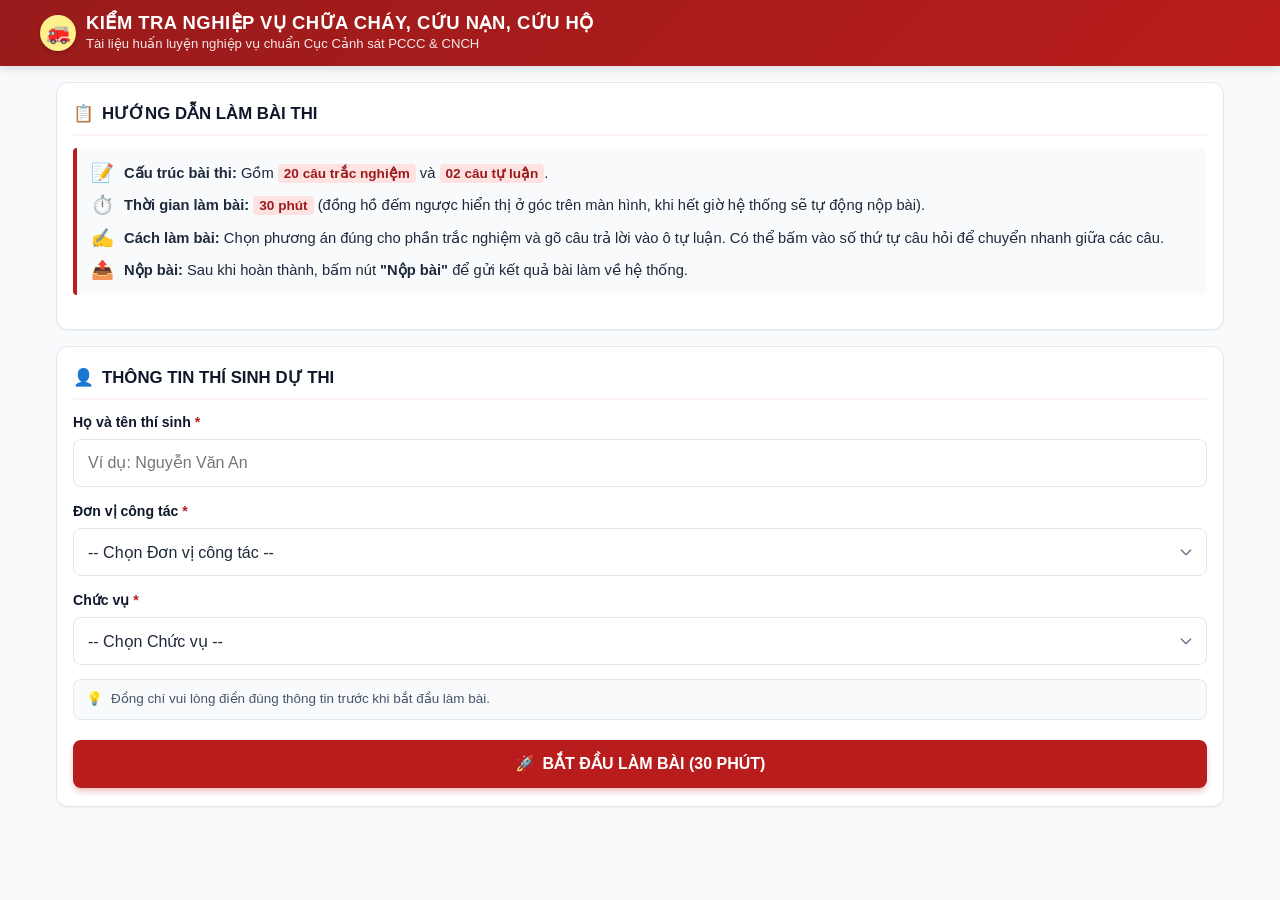
==== commit 33742c52: "chore(ui): ẩn nút mở trang in kết quả khỏi trang chính dành cho thí sinh" ====
--- a/web/index.html
+++ b/web/index.html
@@ -131,13 +131,6 @@
           <button type="button" id="btn-start-exam" class="btn btn-primary" style="margin-top: 6px; width: 100%;">
             <span>🚀</span> BẮT ĐẦU LÀM BÀI (30 PHÚT)
           </button>
-
-          <!-- Liên kết dành riêng cho Ban Giám khảo mở Trang In -->
-          <div style="margin-top: 20px; padding-top: 14px; border-top: 1px dashed var(--border-color); text-align: center;">
-            <a href="trang_in_ket_qua.html" target="_blank" style="display: inline-flex; align-items: center; gap: 8px; font-size: 0.88rem; color: #1e293b; text-decoration: none; padding: 8px 14px; background: #f1f5f9; border: 1px solid #cbd5e1; border-radius: 6px; font-weight: 600;">
-              <span>🖨️</span> <span>Dành cho Ban Giám khảo: Mở Trang In Kết Quả & Bảng Điểm</span> <span>↗</span>
-            </a>
-          </div>
         </form>
       </div>
 
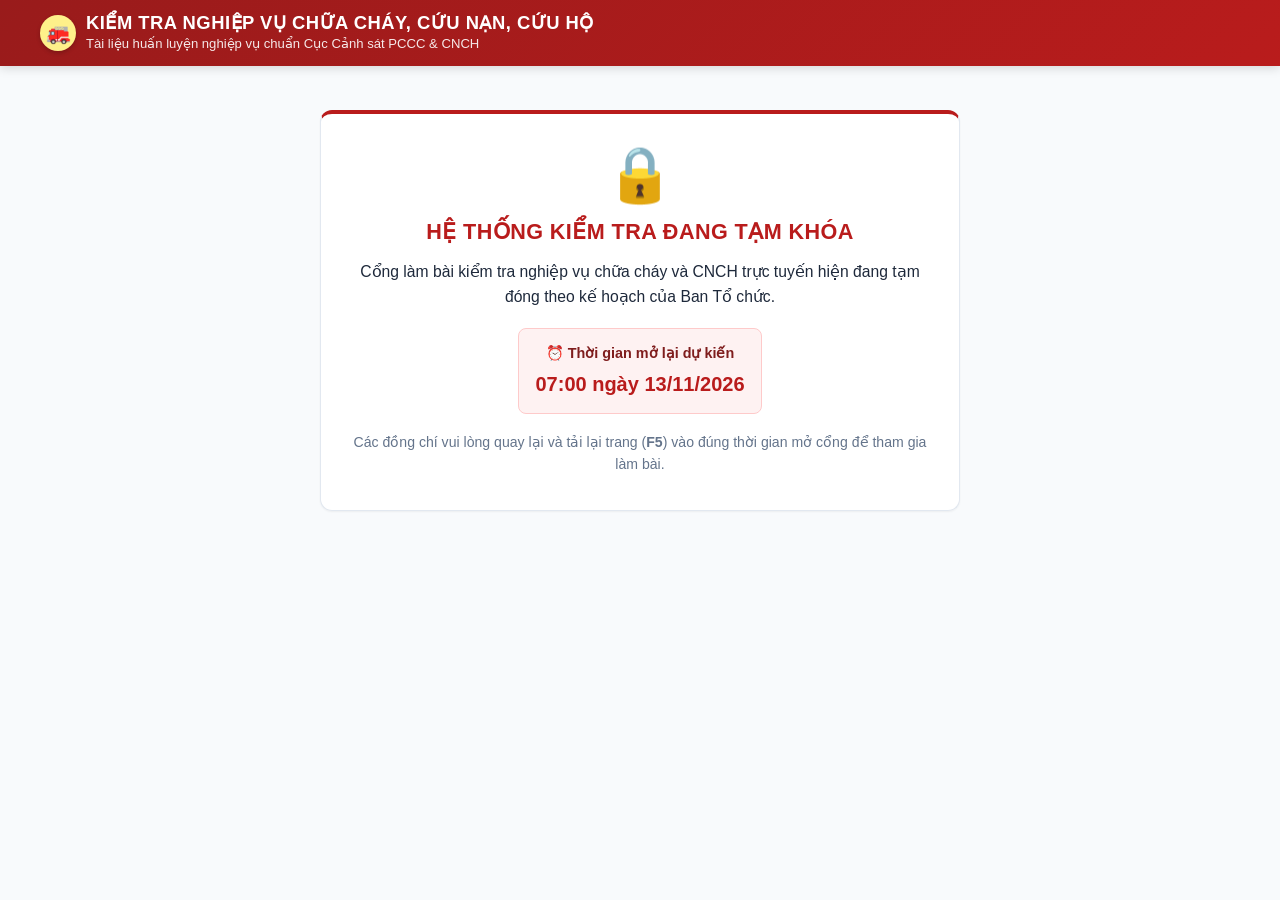
==== commit 93e37e4f: "feat(exam): random đề xoay vòng không trùng khi F5 và tạm khóa cổng thi tới 07:00 ngày 13/11/2026" ====
--- a/web/index.html
+++ b/web/index.html
@@ -32,9 +32,35 @@
   <main class="container">
 
     <!-- ==========================================================================
+         MÀN HÌNH KHÓA TẠM THỜI (Tạm ngưng tiếp nhận bài thi)
+         ========================================================================== -->
+    <section id="screen-locked" class="screen active">
+      <div class="card" style="max-width: 640px; margin: 28px auto; text-align: center; padding: 34px 24px; border-top: 4px solid var(--primary);">
+        <div style="font-size: 3.4rem; line-height: 1; margin-bottom: 14px;">🔒</div>
+        <h2 style="font-size: 1.35rem; font-weight: 800; color: var(--primary); margin-bottom: 10px; letter-spacing: 0.02em;">
+          HỆ THỐNG KIỂM TRA ĐANG TẠM KHÓA
+        </h2>
+        <p style="font-size: 0.98rem; color: var(--text-main); line-height: 1.65; margin-bottom: 18px;">
+          Cổng làm bài kiểm tra nghiệp vụ chữa cháy và CNCH trực tuyến hiện đang tạm đóng theo kế hoạch của Ban Tổ chức.
+        </p>
+        <div style="background: var(--primary-light); border: 1px solid #fecaca; border-radius: var(--radius-sm); padding: 14px 16px; margin-bottom: 18px; display: inline-block;">
+          <div style="font-size: 0.9rem; color: #7f1d1d; font-weight: 600; margin-bottom: 4px;">
+            ⏰ Thời gian mở lại dự kiến
+          </div>
+          <div style="font-size: 1.25rem; font-weight: 800; color: var(--primary);">
+            07:00 ngày 13/11/2026
+          </div>
+        </div>
+        <p style="font-size: 0.88rem; color: var(--text-muted); line-height: 1.55;">
+          Các đồng chí vui lòng quay lại và tải lại trang (<strong>F5</strong>) vào đúng thời gian mở cổng để tham gia làm bài.
+        </p>
+      </div>
+    </section>
+
+    <!-- ==========================================================================
          MÀN HÌNH 1: THÔNG TIN QUY CHẾ & NHẬP THÔNG TIN THÍ SINH
          ========================================================================== -->
-    <section id="screen-intro" class="screen active">
+    <section id="screen-intro" class="screen">
       
       <!-- Thẻ Hướng dẫn làm bài thi cho thí sinh (Đơn giản, trực quan, thân thiện) -->
       <div class="card">
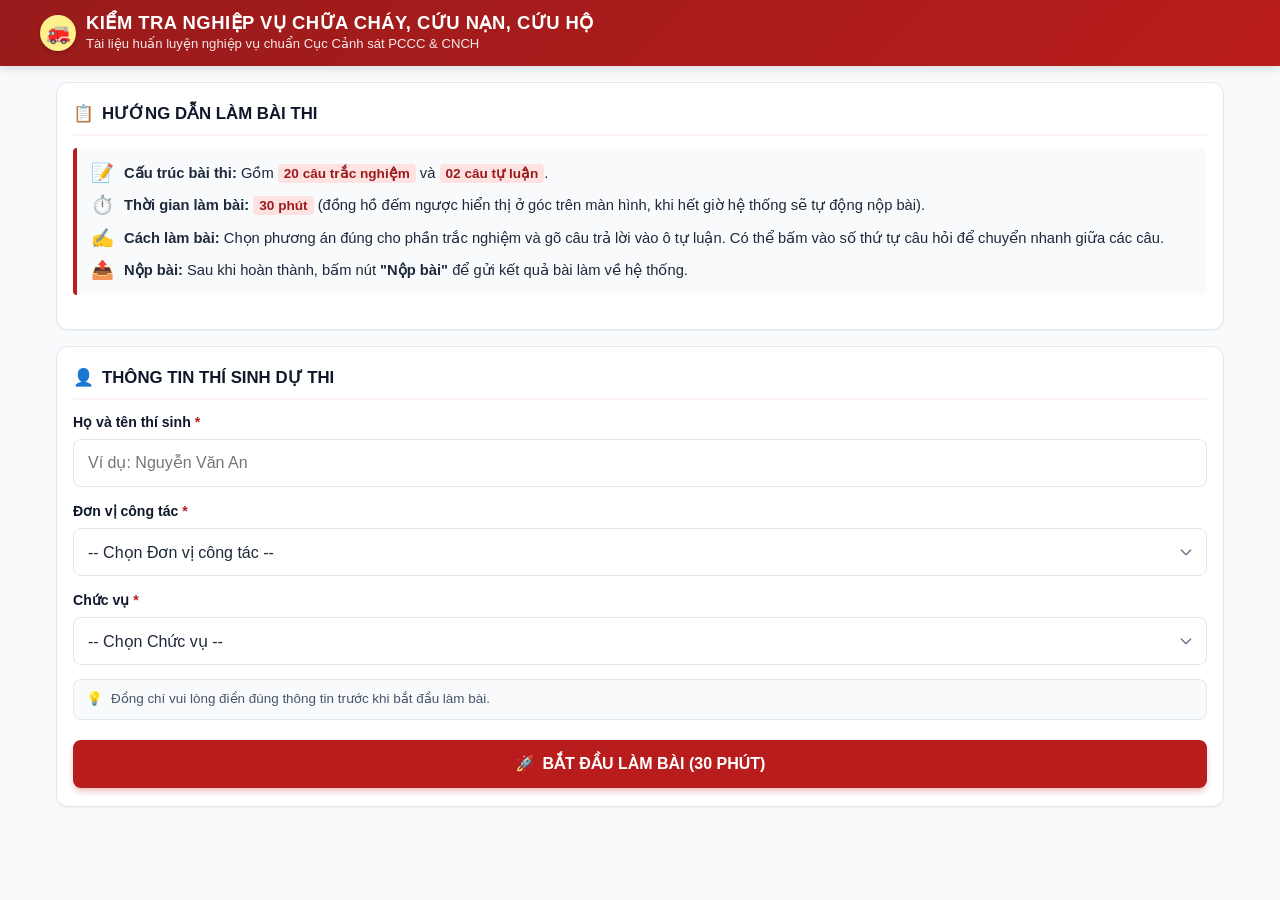
==== commit d2ce6fa9: "chore(lock): thông báo mở lúc 08h00 nhưng tự động mở hệ thống lúc 07h50 ngày 13/11/2026" ====
--- a/web/index.html
+++ b/web/index.html
@@ -48,7 +48,7 @@
             ⏰ Thời gian mở lại dự kiến
           </div>
           <div style="font-size: 1.25rem; font-weight: 800; color: var(--primary);">
-            07:00 ngày 13/11/2026
+            08:00 ngày 13/11/2026
           </div>
         </div>
         <p style="font-size: 0.88rem; color: var(--text-muted); line-height: 1.55;">
